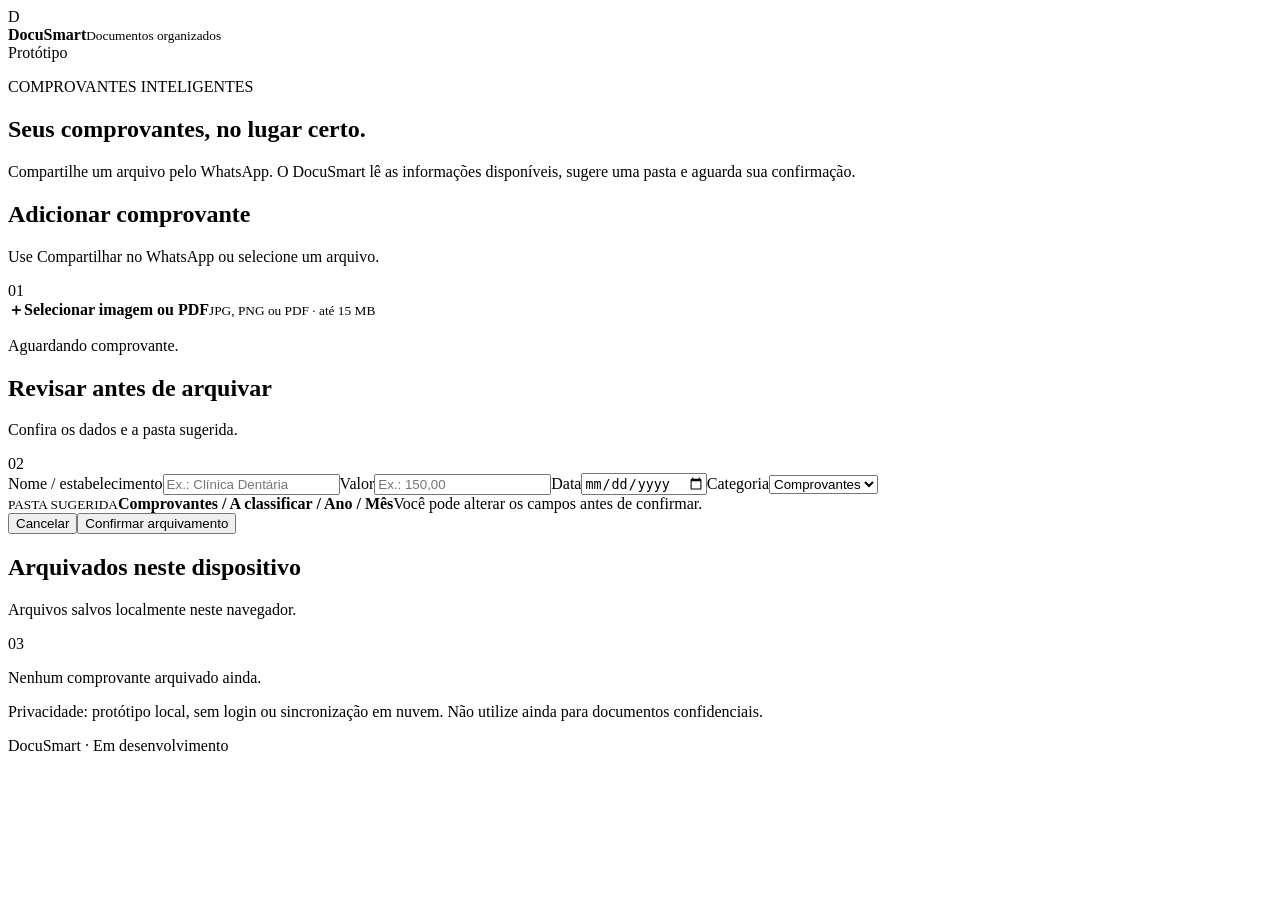
==== docusmart/index.html @ 59f6b50e "Implement DocuSmart standalone WhatsApp share workflow" ====
<!doctype html><html lang="pt-BR"><head><meta charset="utf-8"><meta name="viewport" content="width=device-width,initial-scale=1"><meta name="theme-color" content="#183b35"><title>DocuSmart</title><link rel="manifest" href="./manifest.webmanifest"><link rel="stylesheet" href="./styles.css"></head><body><header><div class="brand"><span class="mark">D</span><div><b>DocuSmart</b><small>Documentos organizados</small></div></div><span class="tag">Protótipo</span></header><main><section class="intro"><p class="eyebrow">COMPROVANTES INTELIGENTES</p><h1>Seus comprovantes, no lugar certo.</h1><p>Compartilhe um arquivo pelo WhatsApp. O DocuSmart lê as informações disponíveis, sugere uma pasta e aguarda sua confirmação.</p></section><section class="panel"><div class="heading"><div><h2>Adicionar comprovante</h2><p>Use Compartilhar no WhatsApp ou selecione um arquivo.</p></div><span>01</span></div><label class="drop" for="fileInput"><b>＋</b><strong>Selecionar imagem ou PDF</strong><small>JPG, PNG ou PDF · até 15 MB</small></label><input id="fileInput" type="file" accept="image/*,application/pdf" hidden><p id="notice" class="notice" role="status">Aguardando comprovante.</p></section><section id="review" class="panel hidden"><div class="heading"><div><h2>Revisar antes de arquivar</h2><p>Confira os dados e a pasta sugerida.</p></div><span>02</span></div><div id="fileInfo" class="fileinfo"></div><form id="reviewForm"><div class="fields"><label>Nome / estabelecimento<input id="person" placeholder="Ex.: Clínica Dentária"></label><label>Valor<input id="amount" placeholder="Ex.: 150,00"></label><label>Data<input id="date" type="date"></label><label>Categoria<select id="category"><option>Comprovantes</option><option>Contas pagas</option><option>Saúde</option><option>Serviços</option><option>Outros</option></select></label></div><div class="suggestion"><small>PASTA SUGERIDA</small><b id="folder">Comprovantes / A classificar / Ano / Mês</b><span>Você pode alterar os campos antes de confirmar.</span></div><div class="actions"><button type="button" class="secondary" id="cancel">Cancelar</button><button class="primary">Confirmar arquivamento</button></div></form></section><section class="panel"><div class="heading"><div><h2>Arquivados neste dispositivo</h2><p>Arquivos salvos localmente neste navegador.</p></div><span>03</span></div><div id="archive"><p class="empty">Nenhum comprovante arquivado ainda.</p></div></section><p class="privacy">Privacidade: protótipo local, sem login ou sincronização em nuvem. Não utilize ainda para documentos confidenciais.</p></main><footer>DocuSmart · Em desenvolvimento</footer><script src="./app.js"></script></body></html>
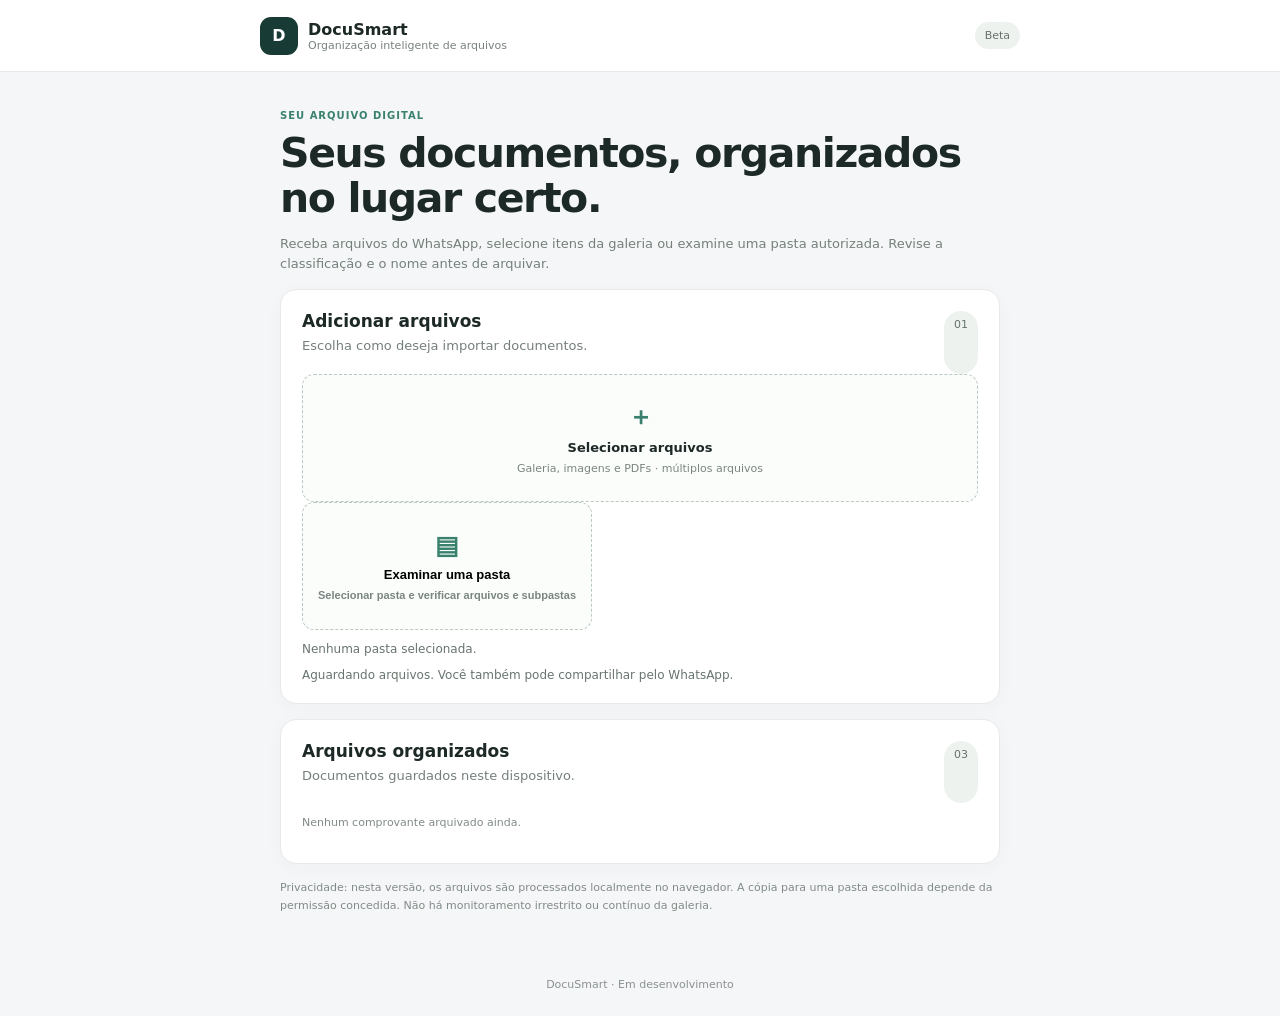
==== commit 9eb719c0: "Expandir interface do DocuSmart para importação múltipla e varredura de pastas" ====
--- a/docusmart/index.html
+++ b/docusmart/index.html
@@ -1 +1,34 @@
-<!doctype html><html lang="pt-BR"><head><meta charset="utf-8"><meta name="viewport" content="width=device-width,initial-scale=1"><meta name="theme-color" content="#183b35"><title>DocuSmart</title><link rel="manifest" href="./manifest.webmanifest"><link rel="stylesheet" href="./styles.css"></head><body><header><div class="brand"><span class="mark">D</span><div><b>DocuSmart</b><small>Documentos organizados</small></div></div><span class="tag">Protótipo</span></header><main><section class="intro"><p class="eyebrow">COMPROVANTES INTELIGENTES</p><h1>Seus comprovantes, no lugar certo.</h1><p>Compartilhe um arquivo pelo WhatsApp. O DocuSmart lê as informações disponíveis, sugere uma pasta e aguarda sua confirmação.</p></section><section class="panel"><div class="heading"><div><h2>Adicionar comprovante</h2><p>Use Compartilhar no WhatsApp ou selecione um arquivo.</p></div><span>01</span></div><label class="drop" for="fileInput"><b>＋</b><strong>Selecionar imagem ou PDF</strong><small>JPG, PNG ou PDF · até 15 MB</small></label><input id="fileInput" type="file" accept="image/*,application/pdf" hidden><p id="notice" class="notice" role="status">Aguardando comprovante.</p></section><section id="review" class="panel hidden"><div class="heading"><div><h2>Revisar antes de arquivar</h2><p>Confira os dados e a pasta sugerida.</p></div><span>02</span></div><div id="fileInfo" class="fileinfo"></div><form id="reviewForm"><div class="fields"><label>Nome / estabelecimento<input id="person" placeholder="Ex.: Clínica Dentária"></label><label>Valor<input id="amount" placeholder="Ex.: 150,00"></label><label>Data<input id="date" type="date"></label><label>Categoria<select id="category"><option>Comprovantes</option><option>Contas pagas</option><option>Saúde</option><option>Serviços</option><option>Outros</option></select></label></div><div class="suggestion"><small>PASTA SUGERIDA</small><b id="folder">Comprovantes / A classificar / Ano / Mês</b><span>Você pode alterar os campos antes de confirmar.</span></div><div class="actions"><button type="button" class="secondary" id="cancel">Cancelar</button><button class="primary">Confirmar arquivamento</button></div></form></section><section class="panel"><div class="heading"><div><h2>Arquivados neste dispositivo</h2><p>Arquivos salvos localmente neste navegador.</p></div><span>03</span></div><div id="archive"><p class="empty">Nenhum comprovante arquivado ainda.</p></div></section><p class="privacy">Privacidade: protótipo local, sem login ou sincronização em nuvem. Não utilize ainda para documentos confidenciais.</p></main><footer>DocuSmart · Em desenvolvimento</footer><script src="./app.js"></script></body></html>+<!doctype html>
+<html lang="pt-BR">
+<head>
+<meta charset="utf-8"><meta name="viewport" content="width=device-width,initial-scale=1">
+<meta name="theme-color" content="#183b35"><title>DocuSmart</title>
+<link rel="manifest" href="./manifest.webmanifest"><link rel="stylesheet" href="./styles.css">
+</head>
+<body>
+<header><div class="brand"><span class="mark">D</span><div><b>DocuSmart</b><small>Organização inteligente de arquivos</small></div></div><span class="tag">Beta</span></header>
+<main>
+<section class="intro"><p class="eyebrow">SEU ARQUIVO DIGITAL</p><h1>Seus documentos, organizados no lugar certo.</h1><p>Receba arquivos do WhatsApp, selecione itens da galeria ou examine uma pasta autorizada. Revise a classificação e o nome antes de arquivar.</p></section>
+<section class="panel"><div class="heading"><div><h2>Adicionar arquivos</h2><p>Escolha como deseja importar documentos.</p></div><span>01</span></div>
+<div class="import-grid">
+<label class="drop" for="fileInput"><b>＋</b><strong>Selecionar arquivos</strong><small>Galeria, imagens e PDFs · múltiplos arquivos</small></label>
+<button type="button" class="drop drop-button" id="scanFolder"><b>▤</b><strong>Examinar uma pasta</strong><small>Selecionar pasta e verificar arquivos e subpastas</small></button>
+</div>
+<input id="fileInput" type="file" accept="image/*,application/pdf" multiple hidden>
+<p id="folderStatus" class="notice">Nenhuma pasta selecionada.</p>
+<p id="notice" class="notice" role="status">Aguardando arquivos. Você também pode compartilhar pelo WhatsApp.</p></section>
+<section id="review" class="panel hidden"><div class="heading"><div><h2>Revisar arquivo</h2><p>Confira a classificação, o nome e o destino sugeridos.</p></div><span>02</span></div>
+<div id="fileInfo" class="fileinfo"></div>
+<form id="reviewForm"><div class="fields">
+<label>Nome / estabelecimento<input id="person" placeholder="Ex.: Clínica Dentária"></label>
+<label>Nome do arquivo<input id="newName" placeholder="Ex.: comprovante-pagamento"></label>
+<label>Valor (quando aplicável)<input id="amount" placeholder="Ex.: 150,00"></label>
+<label>Data<input id="date" type="date"></label>
+<label>Categoria<select id="category"><option>Comprovantes</option><option>Contas pagas</option><option>Saúde</option><option>Documentos pessoais</option><option>Trabalho</option><option>Imóveis</option><option>Veículos</option><option>Estudos</option><option>Serviços</option><option>Outros</option></select></label>
+</div>
+<div class="suggestion"><small>DESTINO SUGERIDO</small><b id="folder">Comprovantes / A classificar / Ano / Mês</b><span>O destino pode ser ajustado antes da confirmação.</span></div>
+<div class="actions"><button type="button" class="secondary" id="cancel">Cancelar</button><button class="primary">Confirmar e arquivar</button></div></form></section>
+<section class="panel"><div class="heading"><div><h2>Arquivos organizados</h2><p>Documentos guardados neste dispositivo.</p></div><span>03</span></div><div id="archive"><p class="empty">Nenhum arquivo arquivado ainda.</p></div></section>
+<p class="privacy">Privacidade: nesta versão, os arquivos são processados localmente no navegador. A cópia para uma pasta escolhida depende da permissão concedida. Não há monitoramento irrestrito ou contínuo da galeria.</p>
+</main><footer>DocuSmart · Em desenvolvimento</footer><script src="./app.js"></script>
+</body></html>
--- a/docusmart/styles.css
+++ b/docusmart/styles.css
@@ -0,0 +1 @@
+:root{font-family:system-ui,-apple-system,"Segoe UI",sans-serif;color:#1d2926;background:#f5f6f8}*{box-sizing:border-box}body{margin:0}header{height:72px;background:white;border-bottom:1px solid #e7e9ec;padding:0 max(20px,calc((100% - 760px)/2));display:flex;align-items:center;justify-content:space-between}.brand{display:flex;align-items:center;gap:10px}.mark{display:grid;place-items:center;width:38px;height:38px;border-radius:11px;background:#183b35;color:white;font-weight:800}.brand b,.brand small{display:block}.brand small{font-size:11px;color:#78827e}.tag,.heading>span{font-size:11px;color:#65736c;background:#eef2ef;padding:7px 10px;border-radius:20px}main{width:min(100% - 32px,720px);margin:38px auto}.eyebrow,.suggestion small{font-size:10px;letter-spacing:1px;font-weight:800;color:#39816d}.intro h1{font-size:clamp(29px,5vw,41px);letter-spacing:-1.4px;line-height:1.1;margin:9px 0}.intro p:last-child,.heading p{color:#748079;line-height:1.55;font-size:13px}.panel{background:white;border:1px solid #e7e9ec;border-radius:16px;padding:21px;margin:15px 0;box-shadow:0 4px 18px #1b302408}.heading{display:flex;justify-content:space-between;gap:12px}.heading h2{font-size:17px;margin:0}.heading p{margin:5px 0 17px}.drop{border:1.5px dashed #b9c9c1;border-radius:12px;min-height:128px;display:flex;flex-direction:column;align-items:center;justify-content:center;gap:7px;background:#fbfdfb;cursor:pointer}.drop b{font-size:25px;color:#39816d}.drop strong{font-size:13px}.drop small,.suggestion span{font-size:11px;color:#7a8580}.notice{font-size:12px;color:#68756e;margin-bottom:0}.hidden{display:none}.fileinfo{padding:11px;background:#f4f7f5;border-radius:9px;font-size:12px;margin:12px 0}.fields{display:grid;grid-template-columns:1fr 1fr;gap:12px}.fields label{font-size:11px;font-weight:700;color:#52605a}.fields input,.fields select{display:block;width:100%;margin-top:6px;padding:11px;border:1px solid #dce2de;border-radius:9px;font:inherit;font-size:13px;background:white}.suggestion{display:flex;flex-direction:column;gap:6px;background:#f1f7f3;border-radius:10px;padding:13px;margin-top:16px}.suggestion b{font-size:13px}.actions{display:flex;justify-content:flex-end;gap:9px;margin-top:17px}button{border:0;border-radius:9px;padding:11px 15px;font-size:12px;font-weight:700;cursor:pointer}.primary{background:#183b35;color:white}.secondary{background:#eef1ef;color:#45534d}.entry{padding:12px 0;border-bottom:1px solid #edf0ee}.entry:last-child{border:0}.entry b{font-size:12px}.entry small{display:block;font-size:11px;color:#7a8580;margin-top:4px}.empty,.privacy{font-size:11px;color:#818b85;line-height:1.6}footer{text-align:center;padding:25px;color:#89928d;font-size:11px}@media(max-width:520px){main{margin:27px auto}.panel{padding:16px}.fields{grid-template-columns:1fr}}
